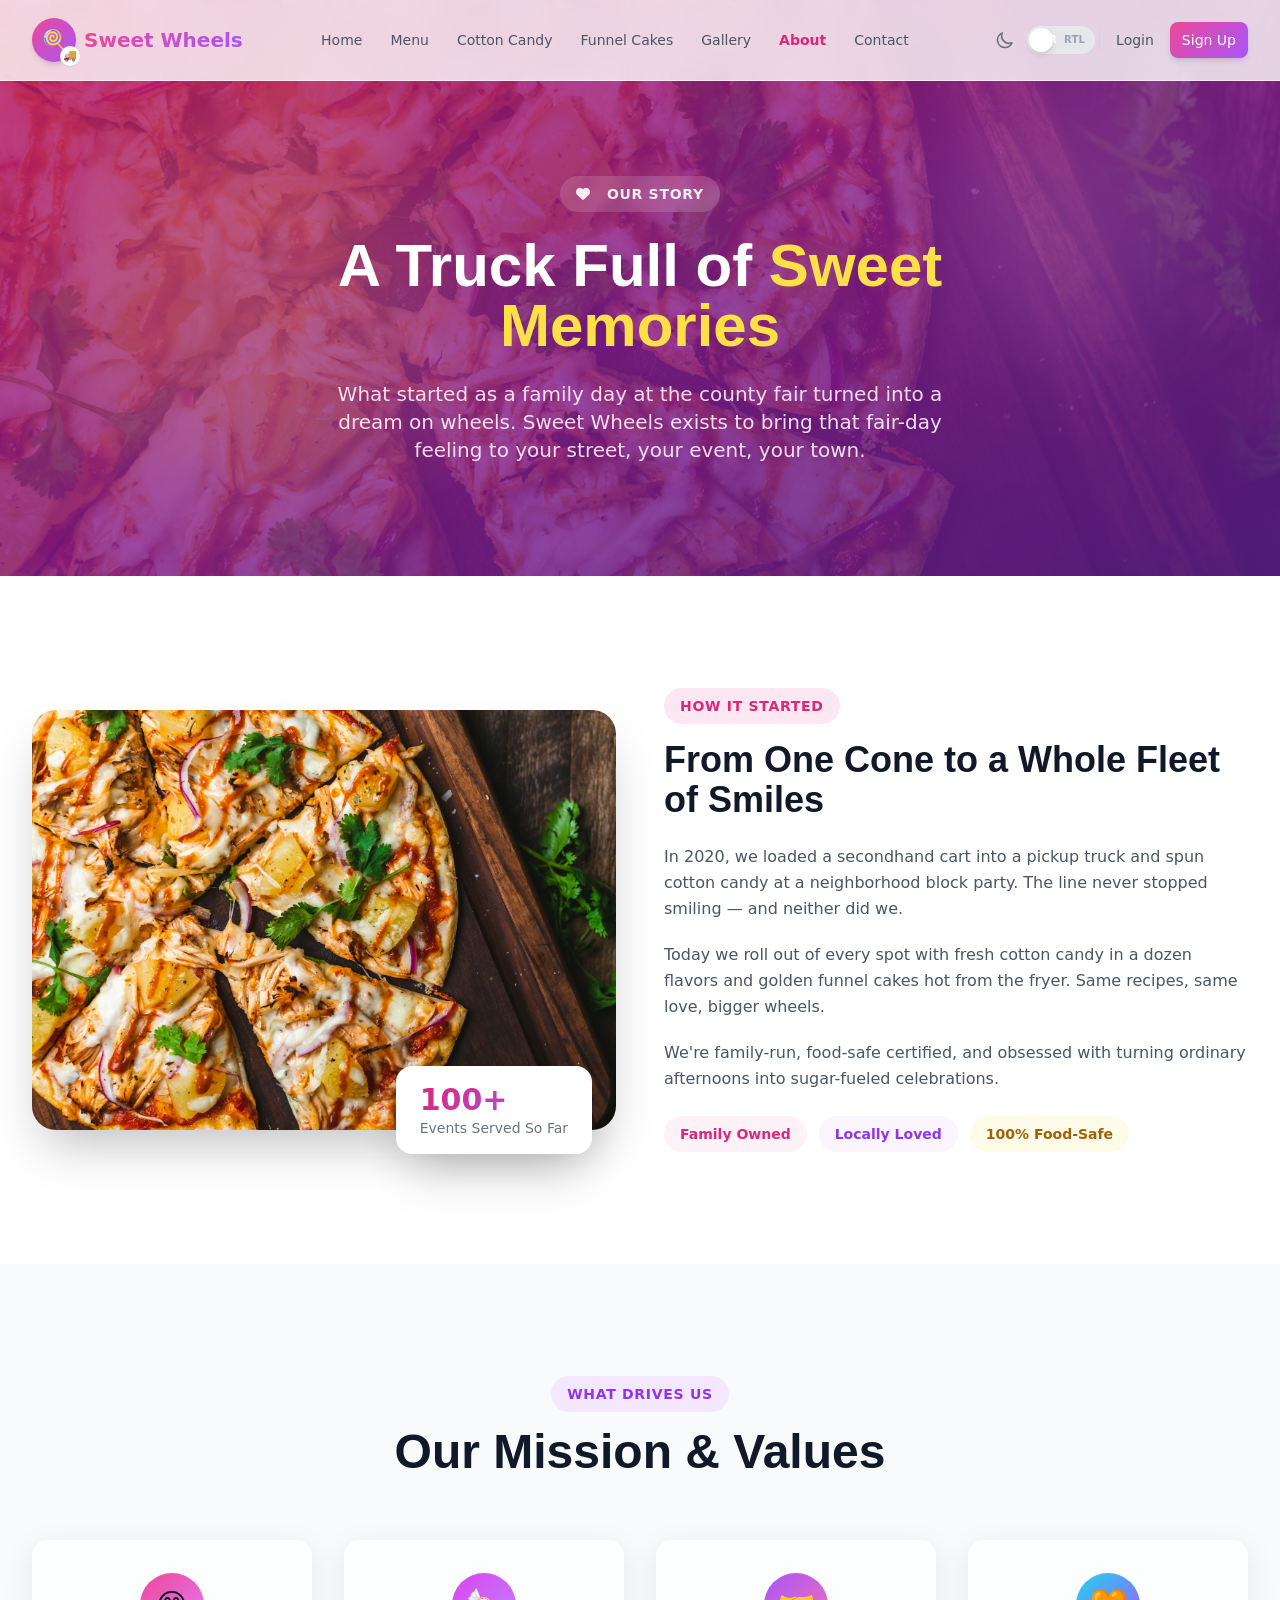
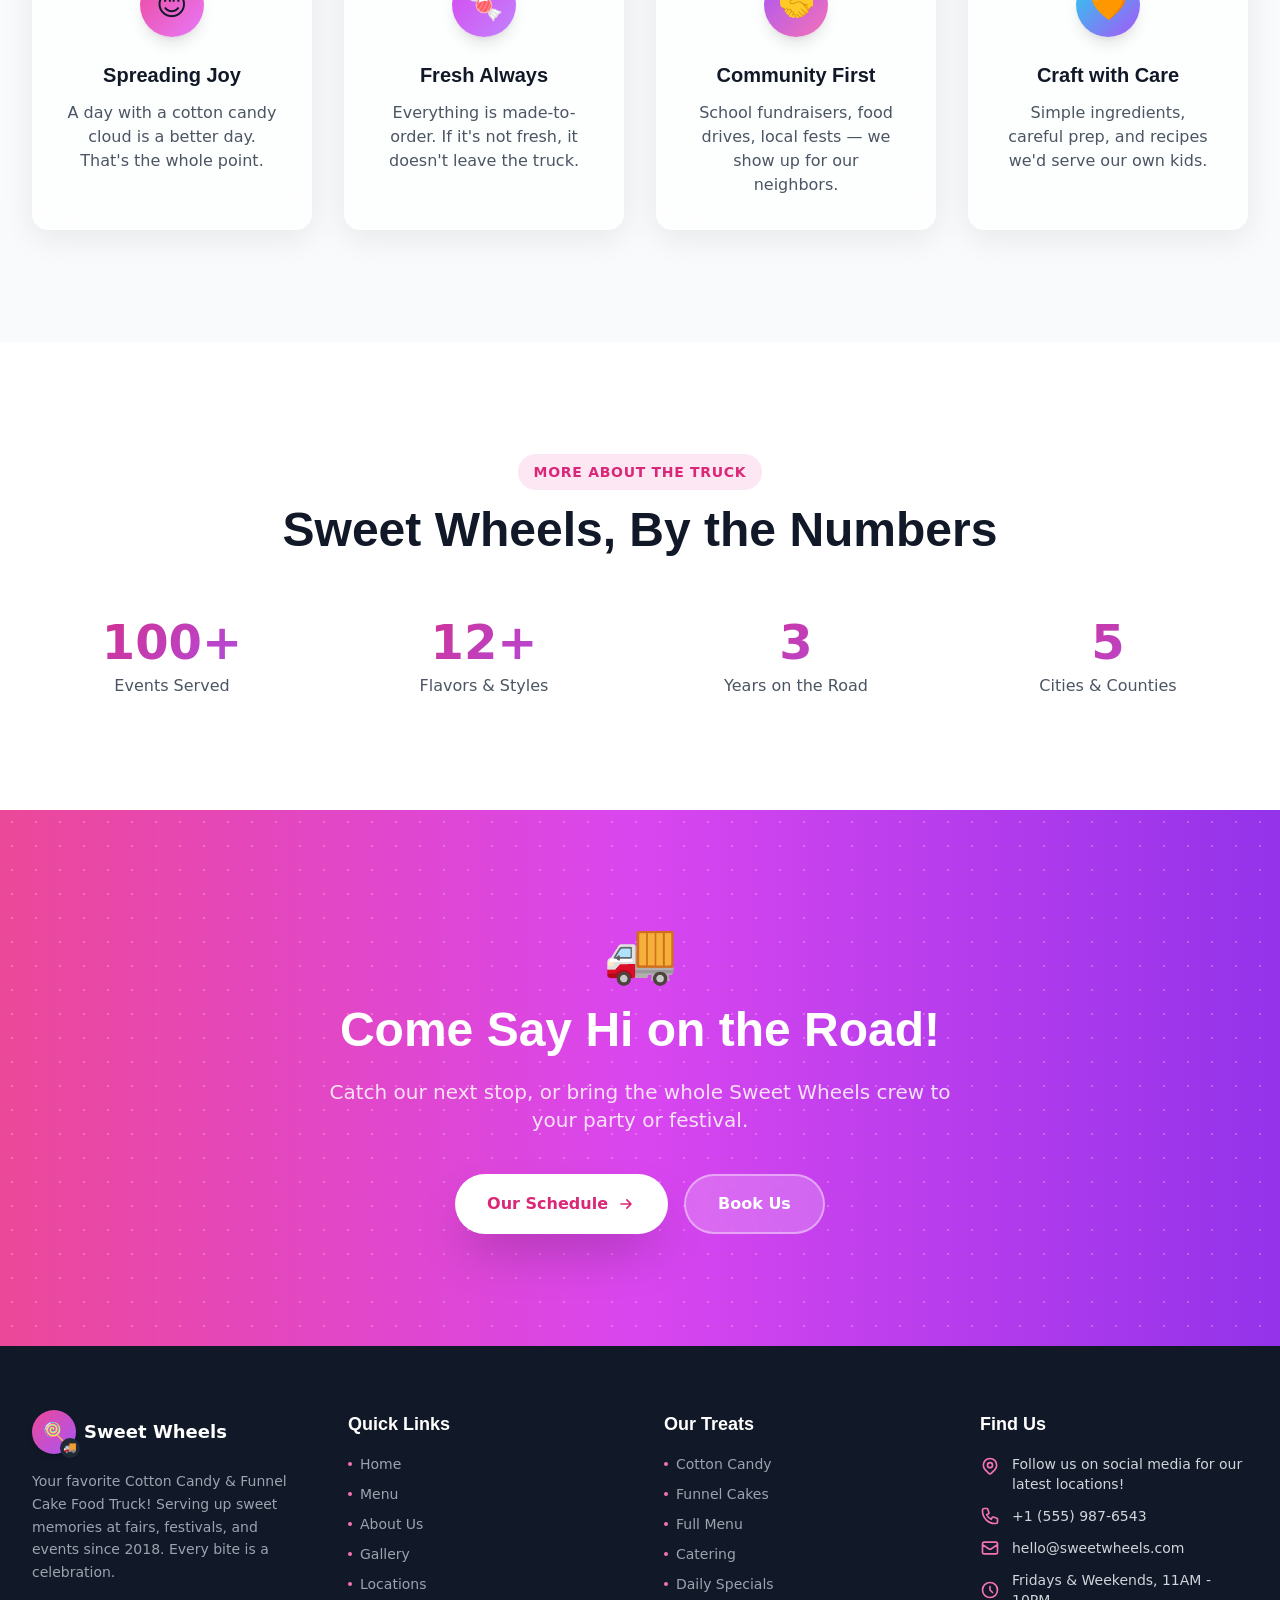
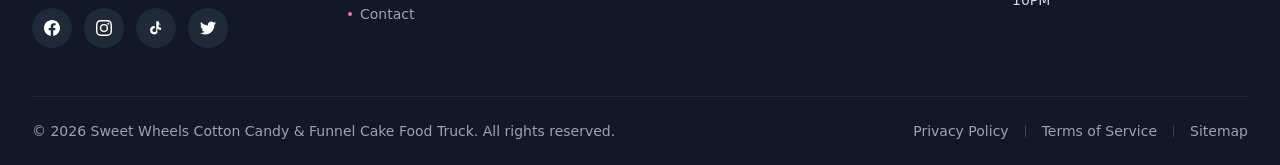
==== about.html @ d05bf1b0 "first commit" ====
﻿<!DOCTYPE html>
<html lang="en">
<head>
  <meta charset="UTF-8">
  <meta name="viewport" content="width=device-width, initial-scale=1.0">
  <title>About Us | Sweet Wheels Food Truck</title>
  <link rel="icon" type="image/png" href="data:image/svg+xml,<svg xmlns=%22http://www.w3.org/2000/svg%22 viewBox=%220 0 100 100%22><text y=%22.9em%22 font-size=%2290%22>%F0%9F%8D%AD</text></svg>">
  <meta name="description" content="The story behind Sweet Wheels — a family-run cotton candy and funnel cake food truck with a passion for bringing carnival sweetness to every corner.">
  <meta name="keywords" content="about us, food truck story, cotton candy food truck, family owned food truck">
  <link rel="canonical" href="https://sweetwheels.com/about.html">
  <script>
    if (localStorage.getItem('darkMode') === 'true') {
      document.documentElement.classList.add('dark');
    }
  </script>
  <script src="tailwindcss.js"></script>
  <script>
    tailwind.config = { darkMode: 'class' };
  </script>
  <link rel="stylesheet" href="assets/fontawesome/css/all.min.css">
  <link href="https://unpkg.com/aos@2.3.1/dist/aos.css" rel="stylesheet">
  <link rel="stylesheet" href="css/styles.css">
  <link rel="stylesheet" href="assets/css/google-fonts.css">
</head>
<body class="bg-pink-50 dark:bg-gray-900 text-gray-900 dark:text-gray-100 font-sans">

  <div id="navbar"></div>

  <!-- Hero -->
  <section class="relative min-h-[60vh] flex items-center overflow-hidden pt-16 bg-cover bg-center" style="background-image:url('assets/images/hero-foodtruck.jpg');">
    <div class="absolute inset-0 bg-gradient-to-br from-pink-700/85 via-fuchsia-800/80 to-purple-900/85 dark:from-pink-950/90 dark:via-fuchsia-950/85 dark:to-purple-950/90"></div>
    <div class="absolute inset-0 bg-grid opacity-20"></div>
    <div class="absolute top-16 right-16 w-72 h-72 bg-white/10 rounded-full blur-3xl candy-float"></div>
    <div class="absolute bottom-20 left-16 w-96 h-96 bg-yellow-300/15 rounded-full blur-3xl candy-float" style="animation-delay:2s;"></div>
    <div class="relative max-w-4xl mx-auto px-4 sm:px-6 lg:px-8 py-20 md:py-28 text-center" data-aos="fade-up">
      <span class="inline-flex items-center gap-2 px-4 py-2 bg-white/15 backdrop-blur-sm rounded-full text-white/90 text-sm font-bold uppercase tracking-wider mb-6"><i class="fas fa-heart mr-2 rtl:ml-2 rtl:mr-0"></i>Our Story</span>
      <h1 class="text-4xl sm:text-5xl md:text-6xl font-bold text-white leading-tight mb-6">
        A Truck Full of <span class="text-yellow-300">Sweet Memories</span>
      </h1>
      <p class="text-lg sm:text-xl text-pink-50/90 max-w-2xl mx-auto leading-relaxed">
        What started as a family day at the county fair turned into a dream on wheels. Sweet Wheels exists to bring that fair-day feeling to your street, your event, your town.
      </p>
    </div>
  </section>

  <!-- Story -->
  <section class="py-20 lg:py-28 bg-white dark:bg-gray-800/50">
    <div class="max-w-7xl mx-auto px-4 sm:px-6 lg:px-8">
      <div class="grid lg:grid-cols-2 gap-12 items-center">
        <div class="relative" data-aos="fade-right">
          <div class="rounded-3xl overflow-hidden shadow-2xl h-[420px]">
            <img src="assets/images/hero-foodtruck.jpg" alt="Sweet Wheels pink food truck on the go" class="w-full h-full object-cover">
          </div>
          <div class="absolute -bottom-6 right-6 rtl:left-6 rtl:right-auto bg-white dark:bg-gray-800 rounded-2xl px-6 py-4 shadow-2xl">
            <div class="text-3xl font-bold gradient-text">100+</div>
            <div class="text-sm text-gray-500 dark:text-gray-400">Events Served So Far</div>
          </div>
        </div>
        <div data-aos="fade-left">
          <span class="inline-block px-4 py-2 bg-pink-100 dark:bg-pink-900/40 text-pink-600 dark:text-pink-300 rounded-full text-sm font-bold uppercase tracking-wider mb-4">How It Started</span>
          <h2 class="text-3xl sm:text-4xl font-bold text-gray-900 dark:text-white mb-6">From One Cone to a Whole Fleet of Smiles</h2>
          <div class="space-y-5 text-gray-600 dark:text-gray-400 leading-relaxed">
            <p>In 2020, we loaded a secondhand cart into a pickup truck and spun cotton candy at a neighborhood block party. The line never stopped smiling — and neither did we.</p>
            <p>Today we roll out of every spot with fresh cotton candy in a dozen flavors and golden funnel cakes hot from the fryer. Same recipes, same love, bigger wheels.</p>
            <p>We're family-run, food-safe certified, and obsessed with turning ordinary afternoons into sugar-fueled celebrations.</p>
          </div>
          <div class="flex flex-wrap gap-3 mt-6">
            <span class="px-4 py-2 bg-pink-50 dark:bg-pink-900/30 rounded-full text-sm font-semibold text-pink-600 dark:text-pink-300">Family Owned</span>
            <span class="px-4 py-2 bg-purple-50 dark:bg-purple-900/30 rounded-full text-sm font-semibold text-purple-600 dark:text-purple-300">Locally Loved</span>
            <span class="px-4 py-2 bg-yellow-50 dark:bg-yellow-900/30 rounded-full text-sm font-semibold text-yellow-700 dark:text-yellow-300">100% Food-Safe</span>
          </div>
        </div>
      </div>
    </div>
  </section>

  <!-- Mission -->
  <section class="py-20 lg:py-28 bg-gray-50 dark:bg-gray-900">
    <div class="max-w-7xl mx-auto px-4 sm:px-6 lg:px-8">
      <div class="text-center max-w-3xl mx-auto mb-16" data-aos="fade-up">
        <span class="inline-block px-4 py-2 bg-purple-100 dark:bg-purple-900/40 text-purple-600 dark:text-purple-300 rounded-full text-sm font-bold uppercase tracking-wider mb-4">What Drives Us</span>
        <h2 class="text-3xl sm:text-4xl lg:text-5xl font-bold text-gray-900 dark:text-white mb-6">Our Mission &amp; Values</h2>
      </div>
      <div class="grid sm:grid-cols-2 lg:grid-cols-4 gap-8">
        <div class="glass-card rounded-2xl p-8 text-center card-hover" data-aos="fade-up" data-aos-delay="100">
          <div class="w-16 h-16 bg-gradient-to-br from-pink-500 to-fuchsia-400 rounded-full flex items-center justify-center mx-auto mb-6 shadow-lg"><span class="text-3xl" aria-hidden="true">😊</span></div>
          <h3 class="text-xl font-bold text-gray-900 dark:text-white mb-3">Spreading Joy</h3>
          <p class="text-gray-600 dark:text-gray-400">A day with a cotton candy cloud is a better day. That's the whole point.</p>
        </div>
        <div class="glass-card rounded-2xl p-8 text-center card-hover" data-aos="fade-up" data-aos-delay="200">
          <div class="w-16 h-16 bg-gradient-to-br from-fuchsia-500 to-purple-400 rounded-full flex items-center justify-center mx-auto mb-6 shadow-lg"><span class="text-3xl" aria-hidden="true">🍬</span></div>
          <h3 class="text-xl font-bold text-gray-900 dark:text-white mb-3">Fresh Always</h3>
          <p class="text-gray-600 dark:text-gray-400">Everything is made-to-order. If it's not fresh, it doesn't leave the truck.</p>
        </div>
        <div class="glass-card rounded-2xl p-8 text-center card-hover" data-aos="fade-up" data-aos-delay="300">
          <div class="w-16 h-16 bg-gradient-to-br from-purple-500 to-pink-400 rounded-full flex items-center justify-center mx-auto mb-6 shadow-lg"><span class="text-3xl" aria-hidden="true">🤝</span></div>
          <h3 class="text-xl font-bold text-gray-900 dark:text-white mb-3">Community First</h3>
          <p class="text-gray-600 dark:text-gray-400">School fundraisers, food drives, local fests — we show up for our neighbors.</p>
        </div>
        <div class="glass-card rounded-2xl p-8 text-center card-hover" data-aos="fade-up" data-aos-delay="400">
          <div class="w-16 h-16 bg-gradient-to-br from-cyan-400 to-purple-500 rounded-full flex items-center justify-center mx-auto mb-6 shadow-lg"><span class="text-3xl" aria-hidden="true">🧡</span></div>
          <h3 class="text-xl font-bold text-gray-900 dark:text-white mb-3">Craft with Care</h3>
          <p class="text-gray-600 dark:text-gray-400">Simple ingredients, careful prep, and recipes we'd serve our own kids.</p>
        </div>
      </div>
    </div>
  </section>

  <!-- Truck facts -->
  <section class="py-20 lg:py-28 bg-white dark:bg-gray-800/50">
    <div class="max-w-7xl mx-auto px-4 sm:px-6 lg:px-8">
      <div class="text-center max-w-3xl mx-auto mb-16" data-aos="fade-up">
        <span class="inline-block px-4 py-2 bg-pink-100 dark:bg-pink-900/40 text-pink-600 dark:text-pink-300 rounded-full text-sm font-bold uppercase tracking-wider mb-4">More About the Truck</span>
        <h2 class="text-3xl sm:text-4xl lg:text-5xl font-bold text-gray-900 dark:text-white mb-6">Sweet Wheels, By the Numbers</h2>
      </div>
      <div class="grid grid-cols-2 lg:grid-cols-4 gap-8" data-aos="fade-up">
        <div class="text-center">
          <div class="text-5xl font-bold gradient-text mb-2">100+</div>
          <div class="text-gray-600 dark:text-gray-400 font-medium">Events Served</div>
        </div>
        <div class="text-center">
          <div class="text-5xl font-bold gradient-text mb-2">12+</div>
          <div class="text-gray-600 dark:text-gray-400 font-medium">Flavors &amp; Styles</div>
        </div>
        <div class="text-center">
          <div class="text-5xl font-bold gradient-text mb-2">3</div>
          <div class="text-gray-600 dark:text-gray-400 font-medium">Years on the Road</div>
        </div>
        <div class="text-center">
          <div class="text-5xl font-bold gradient-text mb-2">5</div>
          <div class="text-gray-600 dark:text-gray-400 font-medium">Cities &amp; Counties</div>
        </div>
      </div>
    </div>
  </section>

  <!-- CTA -->
  <section class="py-20 lg:py-28 relative overflow-hidden">
    <div class="absolute inset-0 bg-gradient-to-r from-pink-500 via-fuchsia-500 to-purple-600"></div>
    <div class="absolute inset-0 bg-dots opacity-30"></div>
    <div class="relative max-w-4xl mx-auto px-4 sm:px-6 lg:px-8 text-center" data-aos="fade-up">
      <span class="text-6xl mb-6 block candy-float" aria-hidden="true">🚚</span>
      <h2 class="text-3xl sm:text-4xl lg:text-5xl font-bold text-white mb-6">Come Say Hi on the Road!</h2>
      <p class="text-xl text-pink-50/90 mb-10 max-w-2xl mx-auto">Catch our next stop, or bring the whole Sweet Wheels crew to your party or festival.</p>
      <div class="flex flex-wrap justify-center gap-4">
        <a href="locations.html" class="inline-flex items-center px-8 py-4 bg-white text-pink-600 font-bold rounded-full shadow-2xl hover:-translate-y-1 transition-all duration-300">
          Our Schedule
          <svg class="w-5 h-5 ml-2 rtl:mr-2 rtl:ml-0" fill="none" stroke="currentColor" viewBox="0 0 24 24"><path stroke-linecap="round" stroke-linejoin="round" stroke-width="2" d="M13 7l5 5m0 0l-5 5m5-5H6"/></svg>
        </a>
        <a href="contact.html" class="inline-flex items-center px-8 py-4 bg-white/20 backdrop-blur-sm text-white border-2 border-white/40 font-bold rounded-full hover:bg-white/30 transition-all duration-300">Book Us</a>
      </div>
    </div>
  </section>

  <div id="footer"></div>

  <script src="https://unpkg.com/aos@2.3.1/dist/aos.js"></script>
  <script>AOS.init();</script>
  <script src="js/darkmode.js" defer></script>
  <script src="js/navbar.js" defer></script>
  <script src="js/footer.js" defer></script>
  <script src="js/main.js" defer></script>
</body>
</html>
---- css/styles.css ----
﻿/* Cotton Candy & Funnel Cake Food Truck - Custom Styles */
:root {
  --brand-pink-50: #FDF2F8;
  --brand-pink-100: #FCE7F3;
  --brand-pink-200: #FBCFE8;
  --brand-pink-300: #F9A8D4;
  --brand-pink-400: #F472B6;
  --brand-pink-500: #EC4899;
  --brand-pink-600: #DB2777;
  --brand-pink-700: #BE185D;
  --brand-pink-800: #9D174D;
  --brand-pink-900: #831843;
  --brand-purple-50: #FAF5FF;
  --brand-purple-100: #F3E8FF;
  --brand-purple-200: #E9D5FF;
  --brand-purple-300: #D8B4FE;
  --brand-purple-400: #C084FC;
  --brand-purple-500: #A855F7;
  --brand-purple-600: #9333EA;
  --brand-purple-700: #7E22CE;
  --brand-purple-800: #6B21A8;
  --brand-purple-900: #581C87;
  --brand-cyan-400: #22D3EE;
  --brand-cyan-500: #06B6D4;
  --brand-yellow-400: #FACC15;
  --brand-yellow-500: #EAB308;
}

/* Base */
* {
  margin: 0;
  padding: 0;
  box-sizing: border-box;
}

html {
  scroll-behavior: smooth;
  scroll-padding-top: 80px;
  overflow-x: hidden;
  width: 100%;
}

body {
  font-family: 'Inter', sans-serif;
  overflow-x: hidden;
  width: 100%;
  transition: background-color 0.3s ease, color 0.3s ease;
}

h1, h2, h3, h4, h5, h6 {
  font-family: 'Plus Jakarta Sans', sans-serif;
}

/* Custom Scrollbar */
::-webkit-scrollbar {
  width: 8px;
}

::-webkit-scrollbar-track {
  background: #FDF2F8;
}

.dark ::-webkit-scrollbar-track {
  background: #1e293b;
}

::-webkit-scrollbar-thumb {
  background: linear-gradient(to bottom, var(--brand-pink-500), var(--brand-purple-400));
  border-radius: 4px;
}

::-webkit-scrollbar-thumb:hover {
  background: linear-gradient(to bottom, var(--brand-pink-600), var(--brand-purple-500));
}

/* Glassmorphism base */
.glass {
  background: rgba(255, 255, 255, 0.15);
  backdrop-filter: blur(12px);
  -webkit-backdrop-filter: blur(12px);
  border: 1px solid rgba(255, 255, 255, 0.2);
}

.dark .glass {
  background: rgba(15, 23, 42, 0.4);
  border: 1px solid rgba(255, 255, 255, 0.08);
}

/* Glass card */
.glass-card {
  background: rgba(255, 255, 255, 0.7);
  backdrop-filter: blur(16px);
  -webkit-backdrop-filter: blur(16px);
  border: 1px solid rgba(255, 255, 255, 0.3);
  box-shadow: 0 8px 32px rgba(0, 0, 0, 0.08);
}

.dark .glass-card {
  background: rgba(30, 41, 59, 0.6);
  border: 1px solid rgba(255, 255, 255, 0.06);
  box-shadow: 0 8px 32px rgba(0, 0, 0, 0.3);
}

/* Gradient text */
.gradient-text {
  background: linear-gradient(135deg, var(--brand-pink-600), var(--brand-purple-500));
  -webkit-background-clip: text;
  -webkit-text-fill-color: transparent;
  background-clip: text;
}

.dark .gradient-text {
  background: linear-gradient(135deg, var(--brand-pink-400), var(--brand-purple-400));
  -webkit-background-clip: text;
  -webkit-text-fill-color: transparent;
  background-clip: text;
}

/* Gradient backgrounds */
.gradient-primary {
  background: linear-gradient(135deg, var(--brand-pink-500), var(--brand-purple-500));
}

.gradient-primary-dark {
  background: linear-gradient(135deg, var(--brand-pink-700), var(--brand-purple-600));
}

/* Hero overlay */
.hero-overlay {
  background: linear-gradient(135deg, rgba(236, 72, 153, 0.9), rgba(168, 85, 247, 0.85));
}

.dark .hero-overlay {
  background: linear-gradient(135deg, rgba(219, 39, 119, 0.92), rgba(126, 34, 206, 0.88));
}

/* Card hover effects */
.card-hover {
  transition: all 0.3s ease;
}

.card-hover:hover {
  transform: translateY(-4px);
  box-shadow: 0 20px 40px rgba(236, 72, 153, 0.15);
}

.dark .card-hover:hover {
  box-shadow: 0 20px 40px rgba(0, 0, 0, 0.4);
}

/* Button animations */
.btn-primary {
  background: linear-gradient(135deg, var(--brand-pink-500), var(--brand-purple-500));
  transition: all 0.3s ease;
  position: relative;
  overflow: hidden;
}

.btn-primary::before {
  content: '';
  position: absolute;
  top: 0;
  left: -100%;
  width: 100%;
  height: 100%;
  background: linear-gradient(90deg, transparent, rgba(255,255,255,0.2), transparent);
  transition: left 0.5s ease;
}

.btn-primary:hover::before {
  left: 100%;
}

.btn-primary:hover {
  transform: translateY(-2px);
  box-shadow: 0 10px 30px rgba(236, 72, 153, 0.4);
}

/* Password strength meter */
.strength-bar {
  height: 4px;
  border-radius: 2px;
  transition: all 0.3s ease;
}

.strength-weak { background: #ef4444; width: 25%; }
.strength-fair { background: var(--brand-pink-400); width: 50%; }
.strength-good { background: var(--brand-purple-500); width: 75%; }
.strength-strong { background: #10b981; width: 100%; }

/* Testimonial slider */
.testimonial-slider {
  scroll-behavior: smooth;
  scrollbar-width: none;
  -ms-overflow-style: none;
}

.testimonial-slider::-webkit-scrollbar {
  display: none;
}

/* Pulse animation */
.pulse-slow {
  animation: pulse 3s infinite;
}

@keyframes pulse {
  0%, 100% { opacity: 1; }
  50% { opacity: 0.6; }
}

/* Floating animation */
.floating {
  animation: floating 3s ease-in-out infinite;
}

@keyframes floating {
  0%, 100% { transform: translateY(0px); }
  50% { transform: translateY(-10px); }
}

/* Candy float animation */
@keyframes candyFloat {
  0%, 100% { transform: translateY(0) rotate(0deg); }
  25% { transform: translateY(-15px) rotate(5deg); }
  50% { transform: translateY(-5px) rotate(-3deg); }
  75% { transform: translateY(-20px) rotate(3deg); }
}

.candy-float {
  animation: candyFloat 6s ease-in-out infinite;
}

/* Sparkle animation */
@keyframes sparkle {
  0%, 100% { opacity: 0; transform: scale(0) rotate(0deg); }
  50% { opacity: 1; transform: scale(1) rotate(180deg); }
}

/* Marquee animation */
@keyframes marquee {
  0% { transform: translateX(0); }
  100% { transform: translateX(-50%); }
}

.animate-marquee {
  display: inline-flex;
  animation: marquee 25s linear infinite;
}

@media (prefers-reduced-motion: reduce) {
  .animate-marquee,
  .candy-float,
  .floating {
    animation: none;
  }
}

/* RTL Support */
[dir="rtl"] .rtl\:space-x-reverse {
  --tw-space-x-reverse: 1;
}

[dir="rtl"] .lg\:ml-auto {
  margin-left: 0;
  margin-right: auto;
}

[dir="rtl"] .rtl\:mr-auto {
  margin-right: auto;
}

[dir="rtl"] .rtl\:ml-0 {
  margin-left: 0;
}

[dir="rtl"] .custom-checkbox:checked::after {
  left: auto;
  right: 5px;
}

[dir="rtl"] .btn-primary::before {
  left: auto;
  right: -100%;
}

[dir="rtl"] .btn-primary:hover::before {
  left: auto;
  right: 100%;
}

/* Loading spinner */
.spinner {
  border: 3px solid rgba(255, 255, 255, 0.3);
  border-top-color: #fff;
  border-radius: 50%;
  width: 24px;
  height: 24px;
  animation: spin 0.8s linear infinite;
}

@keyframes spin {
  to { transform: rotate(360deg); }
}

/* Mobile menu animation */
#mobileMenu {
  transition: max-height 0.4s ease-in-out, opacity 0.3s ease;
}

/* Grid pattern background */
.bg-grid {
  background-image: 
    linear-gradient(rgba(236, 72, 153, 0.05) 1px, transparent 1px),
    linear-gradient(90deg, rgba(236, 72, 153, 0.05) 1px, transparent 1px);
  background-size: 40px 40px;
}

.dark .bg-grid {
  background-image: 
    linear-gradient(rgba(168, 85, 247, 0.08) 1px, transparent 1px),
    linear-gradient(90deg, rgba(168, 85, 247, 0.08) 1px, transparent 1px);
}

/* Video hero */
.video-hero {
  position: relative;
  overflow: hidden;
}

.video-hero video {
  position: absolute;
  top: 50%;
  left: 50%;
  min-width: 100%;
  min-height: 100%;
  width: auto;
  height: auto;
  transform: translate(-50%, -50%);
  object-fit: cover;
}

/* Map container */
.map-container {
  width: 100%;
  height: 400px;
  border-radius: 16px;
  overflow: hidden;
}

.map-container iframe {
  width: 100%;
  height: 100%;
  border: 0;
}

/* Form input styling */
.form-input {
  transition: all 0.3s ease;
}

.form-input:focus {
  outline: none;
  border-color: var(--brand-pink-500);
  box-shadow: 0 0 0 3px rgba(236, 72, 153, 0.15);
}

.dark .form-input:focus {
  box-shadow: 0 0 0 3px rgba(236, 72, 153, 0.25);
}

/* Stats counter */
.stat-number {
  font-feature-settings: "tnum";
}

/* Avatar */
.avatar {
  border: 3px solid transparent;
  background: linear-gradient(135deg, var(--brand-pink-500), var(--brand-purple-400)) border-box;
  -webkit-mask: linear-gradient(#fff 0 0) padding-box, linear-gradient(#fff 0 0);
  mask: linear-gradient(#fff 0 0) padding-box, linear-gradient(#fff 0 0);
  -webkit-mask-composite: xor;
  mask-composite: exclude;
}

/* Custom checkbox */
.custom-checkbox {
  appearance: none;
  width: 18px;
  height: 18px;
  border: 2px solid #cbd5e1;
  border-radius: 4px;
  cursor: pointer;
  transition: all 0.2s ease;
  position: relative;
}

.custom-checkbox:checked {
  background: var(--brand-pink-500);
  border-color: var(--brand-pink-500);
}

.dark .custom-checkbox {
  border-color: #334155;
}

.custom-checkbox:checked::after {
  content: '';
  position: absolute;
  top: 2px;
  left: 5px;
  width: 5px;
  height: 9px;
  border: solid white;
  border-width: 0 2px 2px 0;
  transform: rotate(45deg);
}

/* Tab buttons */
.tab-btn.active {
  background: linear-gradient(135deg, var(--brand-pink-500), var(--brand-purple-500));
  color: white;
}

/* FAQ */
.faq-content {
  transition: max-height 0.3s ease-in-out, padding 0.3s ease;
}

/* Decorative dots pattern */
.bg-dots {
  background-image: radial-gradient(circle, var(--brand-pink-200) 1px, transparent 1px);
  background-size: 24px 24px;
}

.dark .bg-dots {
  background-image: radial-gradient(circle, rgba(168, 85, 247, 0.15) 1px, transparent 1px);
}

/* Menu card shine effect */
.menu-card-shine {
  position: relative;
  overflow: hidden;
}

.menu-card-shine::after {
  content: '';
  position: absolute;
  top: -50%;
  left: -50%;
  width: 200%;
  height: 200%;
  background: linear-gradient(45deg, transparent 30%, rgba(255,255,255,0.1) 50%, transparent 70%);
  transform: rotate(45deg) translateX(-100%);
  transition: transform 0.6s ease;
}

.menu-card-shine:hover::after {
  transform: rotate(45deg) translateX(100%);
}

/* Dark mode transitions */
*, *::before, *::after {
  transition-property: background-color, border-color, color;
  transition-duration: 200ms;
  transition-timing-function: ease;
}

/* Media max-width protection */
img, video, iframe, embed, object {
  max-width: 100%;
  height: auto;
}

/* Focus styles */
*:focus-visible {
  outline: 2px solid var(--brand-pink-500);
  outline-offset: 2px;
  border-radius: 4px;
}

/* Print styles */
@media print {
  nav, footer, .no-print {
    display: none !important;
  }
}

/* Responsive typography */
@media (max-width: 640px) {
  html { font-size: 14px; }
}

@media (min-width: 641px) and (max-width: 1024px) {
  html { font-size: 15px; }
}

@media (min-width: 1025px) {
  html { font-size: 16px; }
}
---- assets/css/google-fonts.css ----
﻿
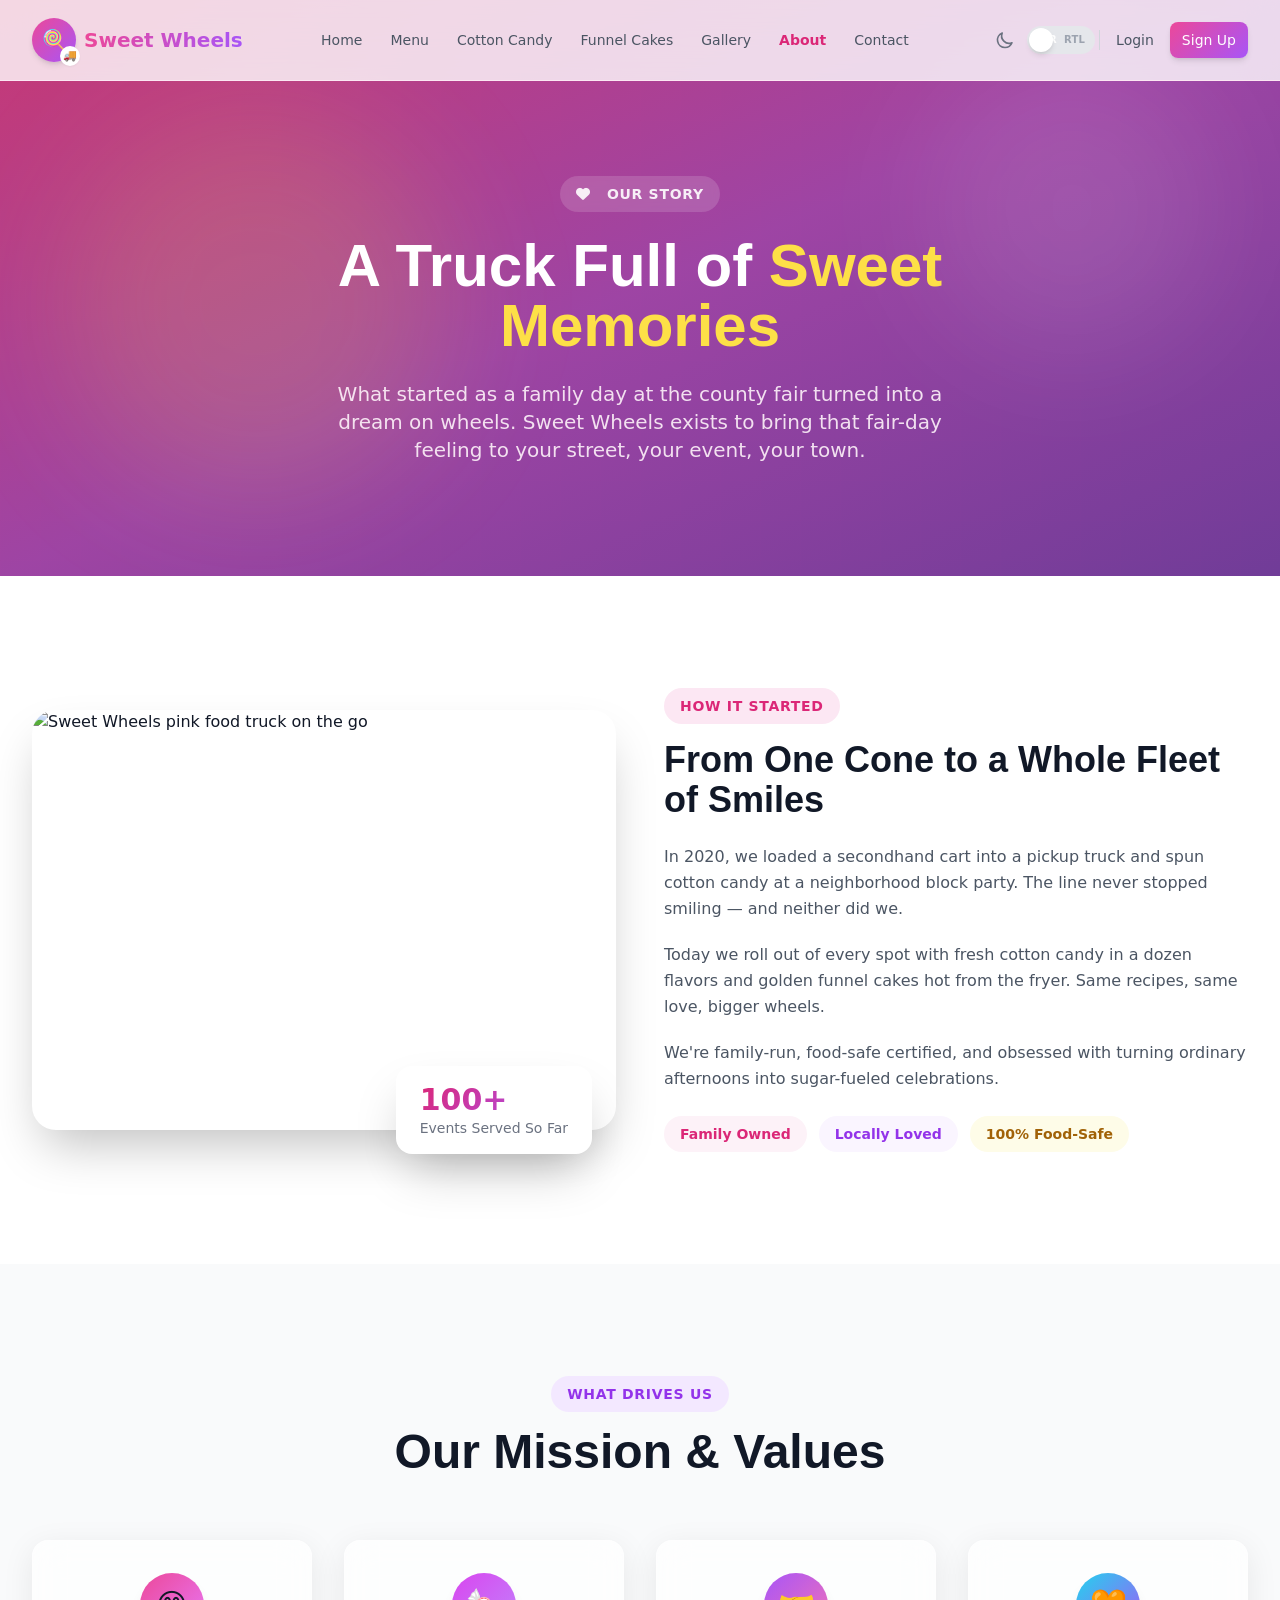
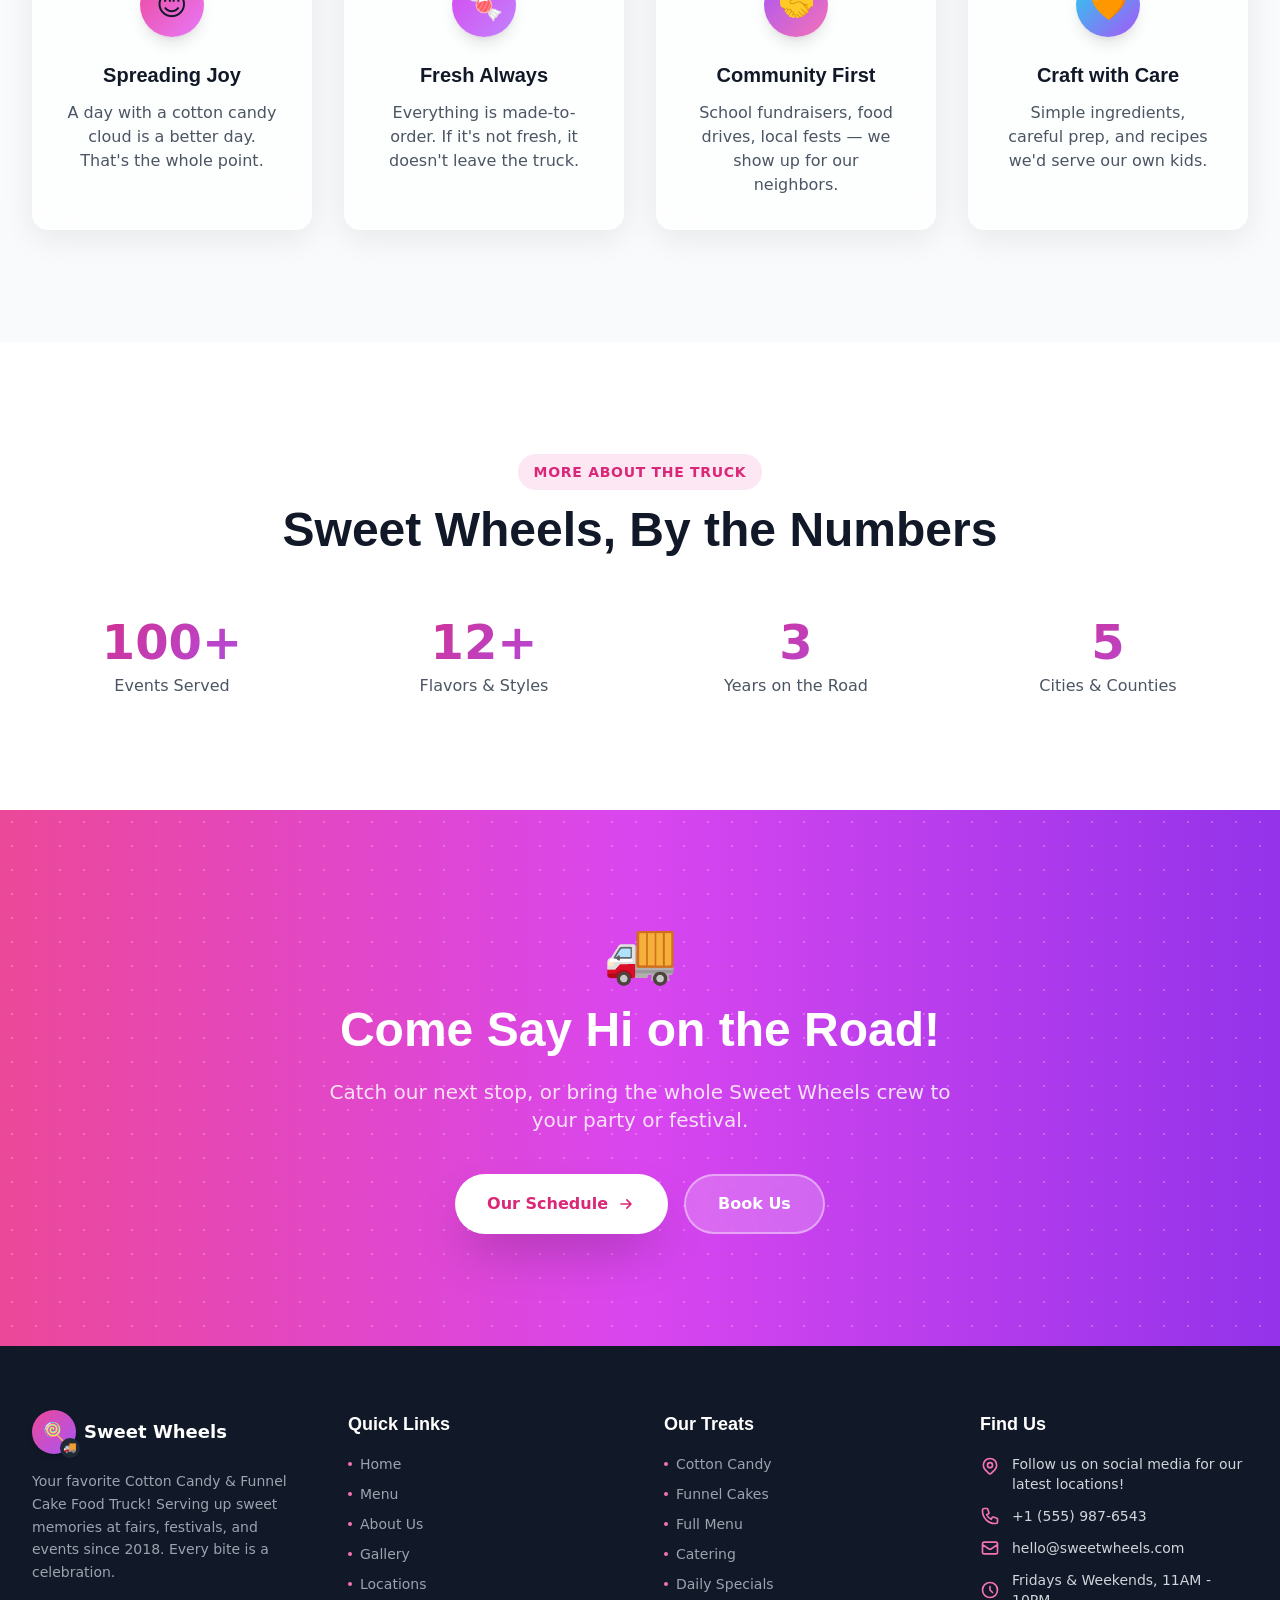
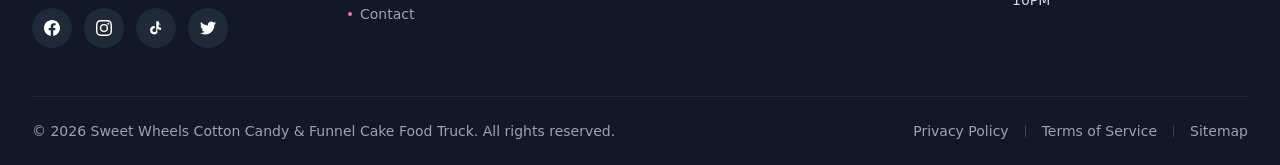
==== commit 04894c23: "first commit" ====
--- a/about.html
+++ b/about.html
@@ -27,7 +27,7 @@
   <div id="navbar"></div>
 
   <!-- Hero -->
-  <section class="relative min-h-[60vh] flex items-center overflow-hidden pt-16 bg-cover bg-center" style="background-image:url('assets/images/hero-foodtruck.jpg');">
+  <section class="relative min-h-[60vh] flex items-center overflow-hidden pt-16 bg-cover bg-center" style="background-image:url('https://images.stockcake.com/public/2/8/c/28cb9431-a980-48e0-b2c7-be72f9b588db_large/sweet-festival-indulgence-stockcake.jpg');">
     <div class="absolute inset-0 bg-gradient-to-br from-pink-700/85 via-fuchsia-800/80 to-purple-900/85 dark:from-pink-950/90 dark:via-fuchsia-950/85 dark:to-purple-950/90"></div>
     <div class="absolute inset-0 bg-grid opacity-20"></div>
     <div class="absolute top-16 right-16 w-72 h-72 bg-white/10 rounded-full blur-3xl candy-float"></div>
@@ -49,7 +49,7 @@
       <div class="grid lg:grid-cols-2 gap-12 items-center">
         <div class="relative" data-aos="fade-right">
           <div class="rounded-3xl overflow-hidden shadow-2xl h-[420px]">
-            <img src="assets/images/hero-foodtruck.jpg" alt="Sweet Wheels pink food truck on the go" class="w-full h-full object-cover">
+            <img src="https://tanyarecipes.com/wp-content/uploads/2024/10/funnle-cake.webp" alt="Sweet Wheels pink food truck on the go" class="w-full h-full object-cover">
           </div>
           <div class="absolute -bottom-6 right-6 rtl:left-6 rtl:right-auto bg-white dark:bg-gray-800 rounded-2xl px-6 py-4 shadow-2xl">
             <div class="text-3xl font-bold gradient-text">100+</div>
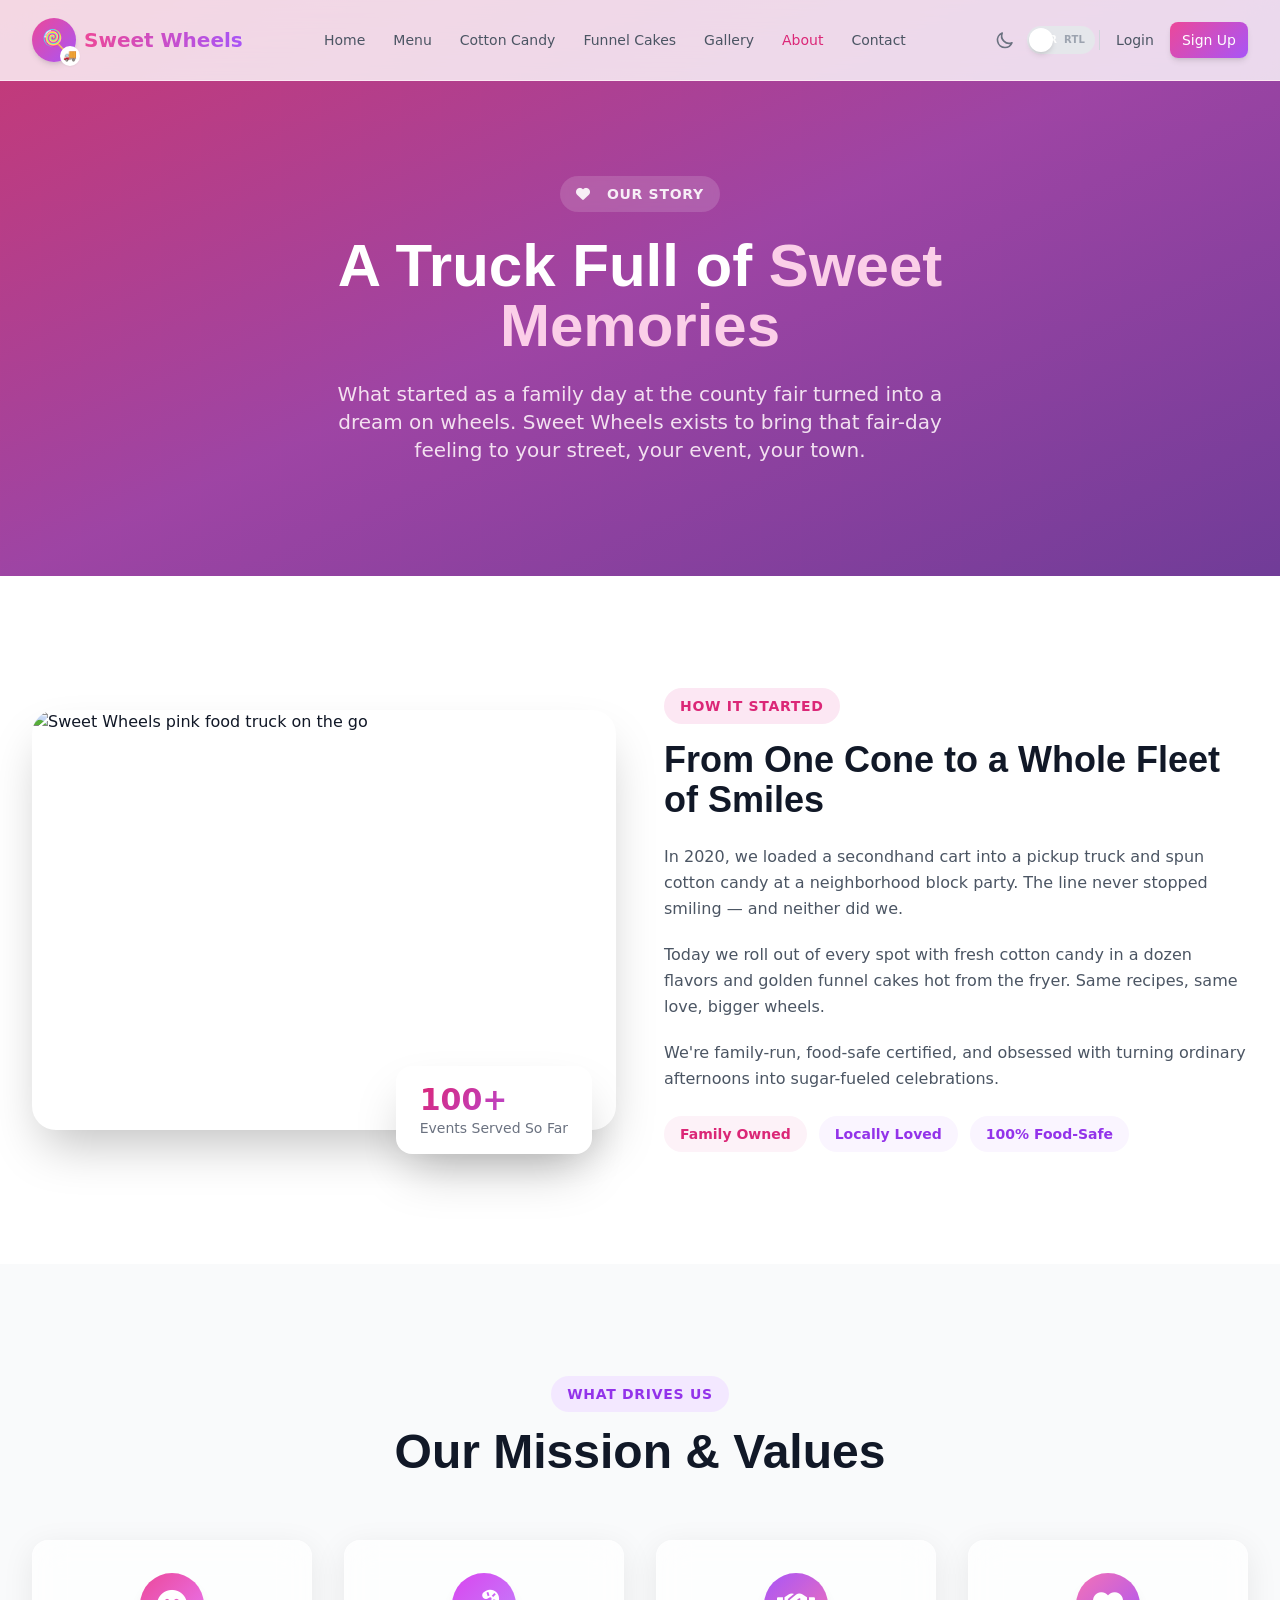
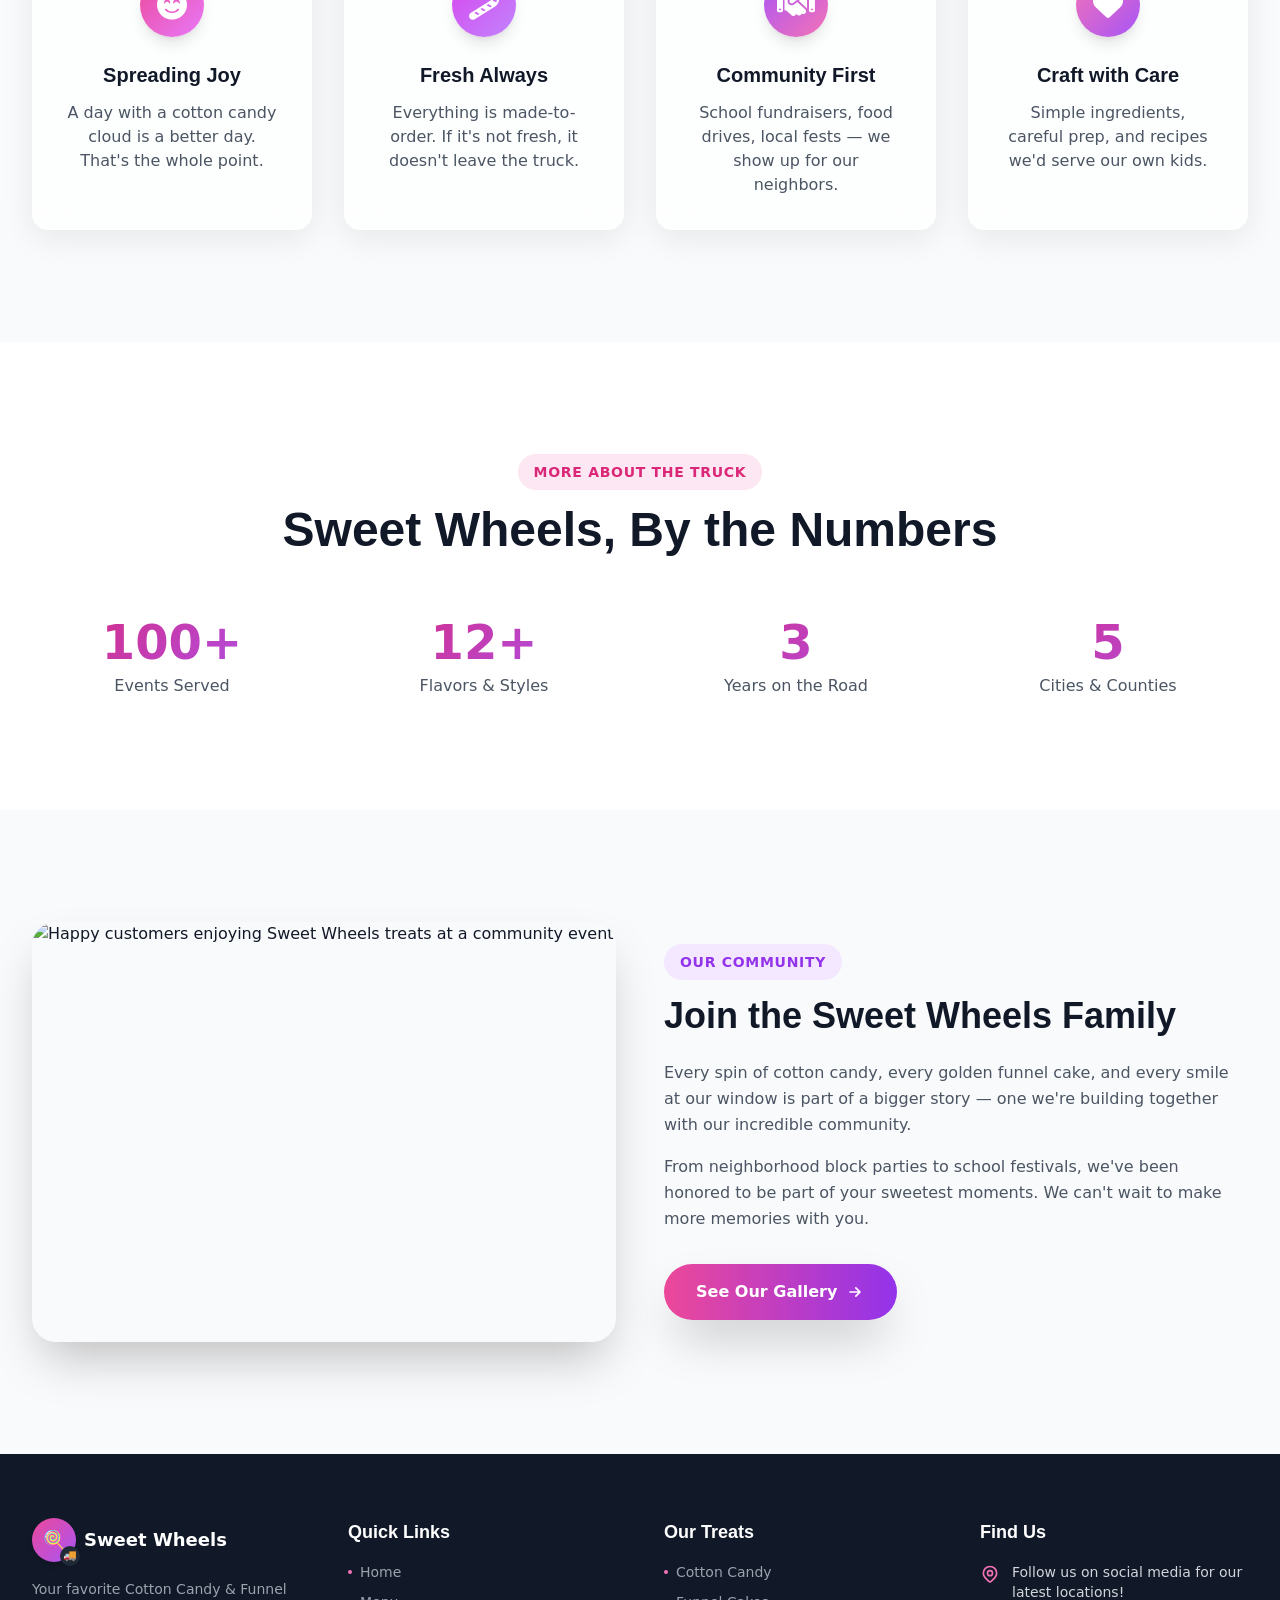
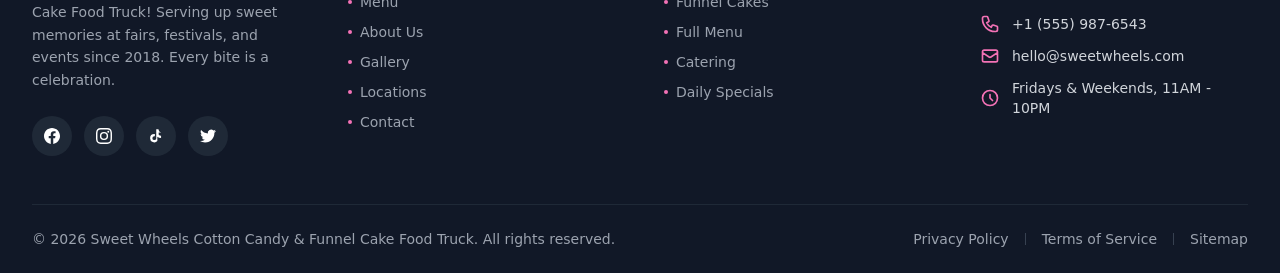
==== commit 4a45f391: "first commit" ====
--- a/about.html
+++ b/about.html
@@ -27,15 +27,13 @@
   <div id="navbar"></div>
 
   <!-- Hero -->
-  <section class="relative min-h-[60vh] flex items-center overflow-hidden pt-16 bg-cover bg-center" style="background-image:url('https://images.stockcake.com/public/2/8/c/28cb9431-a980-48e0-b2c7-be72f9b588db_large/sweet-festival-indulgence-stockcake.jpg');">
+  <section class="relative min-h-[60vh] flex items-center overflow-hidden pt-16 bg-cover bg-center" style="background-image:url('https://bestfoodtrucks.mo.cloudinary.net/https://bft-production.storage.googleapis.com/resources/trucks/9220/images/original/-.jpg?1724701650&tx=f_auto');">
     <div class="absolute inset-0 bg-gradient-to-br from-pink-700/85 via-fuchsia-800/80 to-purple-900/85 dark:from-pink-950/90 dark:via-fuchsia-950/85 dark:to-purple-950/90"></div>
     <div class="absolute inset-0 bg-grid opacity-20"></div>
-    <div class="absolute top-16 right-16 w-72 h-72 bg-white/10 rounded-full blur-3xl candy-float"></div>
-    <div class="absolute bottom-20 left-16 w-96 h-96 bg-yellow-300/15 rounded-full blur-3xl candy-float" style="animation-delay:2s;"></div>
     <div class="relative max-w-4xl mx-auto px-4 sm:px-6 lg:px-8 py-20 md:py-28 text-center" data-aos="fade-up">
       <span class="inline-flex items-center gap-2 px-4 py-2 bg-white/15 backdrop-blur-sm rounded-full text-white/90 text-sm font-bold uppercase tracking-wider mb-6"><i class="fas fa-heart mr-2 rtl:ml-2 rtl:mr-0"></i>Our Story</span>
       <h1 class="text-4xl sm:text-5xl md:text-6xl font-bold text-white leading-tight mb-6">
-        A Truck Full of <span class="text-yellow-300">Sweet Memories</span>
+        A Truck Full of <span class="text-pink-200">Sweet Memories</span>
       </h1>
       <p class="text-lg sm:text-xl text-pink-50/90 max-w-2xl mx-auto leading-relaxed">
         What started as a family day at the county fair turned into a dream on wheels. Sweet Wheels exists to bring that fair-day feeling to your street, your event, your town.
@@ -49,7 +47,7 @@
       <div class="grid lg:grid-cols-2 gap-12 items-center">
         <div class="relative" data-aos="fade-right">
           <div class="rounded-3xl overflow-hidden shadow-2xl h-[420px]">
-            <img src="https://tanyarecipes.com/wp-content/uploads/2024/10/funnle-cake.webp" alt="Sweet Wheels pink food truck on the go" class="w-full h-full object-cover">
+            <img src="https://s7d2.scene7.com/is/image/TWCNews/CandyZooTruck_manhattan_ny1_rogerclark_091723" alt="Sweet Wheels pink food truck on the go" class="w-full h-full object-cover">
           </div>
           <div class="absolute -bottom-6 right-6 rtl:left-6 rtl:right-auto bg-white dark:bg-gray-800 rounded-2xl px-6 py-4 shadow-2xl">
             <div class="text-3xl font-bold gradient-text">100+</div>
@@ -67,7 +65,7 @@
           <div class="flex flex-wrap gap-3 mt-6">
             <span class="px-4 py-2 bg-pink-50 dark:bg-pink-900/30 rounded-full text-sm font-semibold text-pink-600 dark:text-pink-300">Family Owned</span>
             <span class="px-4 py-2 bg-purple-50 dark:bg-purple-900/30 rounded-full text-sm font-semibold text-purple-600 dark:text-purple-300">Locally Loved</span>
-            <span class="px-4 py-2 bg-yellow-50 dark:bg-yellow-900/30 rounded-full text-sm font-semibold text-yellow-700 dark:text-yellow-300">100% Food-Safe</span>
+            <span class="px-4 py-2 bg-purple-50 dark:bg-purple-900/30 rounded-full text-sm font-semibold text-purple-600 dark:text-purple-300">100% Food-Safe</span>
           </div>
         </div>
       </div>
@@ -83,22 +81,22 @@
       </div>
       <div class="grid sm:grid-cols-2 lg:grid-cols-4 gap-8">
         <div class="glass-card rounded-2xl p-8 text-center card-hover" data-aos="fade-up" data-aos-delay="100">
-          <div class="w-16 h-16 bg-gradient-to-br from-pink-500 to-fuchsia-400 rounded-full flex items-center justify-center mx-auto mb-6 shadow-lg"><span class="text-3xl" aria-hidden="true">😊</span></div>
+          <div class="w-16 h-16 bg-gradient-to-br from-pink-500 to-fuchsia-400 rounded-full flex items-center justify-center mx-auto mb-6 shadow-lg"><i class="fas fa-smile-beam text-3xl text-white"></i></div>
           <h3 class="text-xl font-bold text-gray-900 dark:text-white mb-3">Spreading Joy</h3>
           <p class="text-gray-600 dark:text-gray-400">A day with a cotton candy cloud is a better day. That's the whole point.</p>
         </div>
         <div class="glass-card rounded-2xl p-8 text-center card-hover" data-aos="fade-up" data-aos-delay="200">
-          <div class="w-16 h-16 bg-gradient-to-br from-fuchsia-500 to-purple-400 rounded-full flex items-center justify-center mx-auto mb-6 shadow-lg"><span class="text-3xl" aria-hidden="true">🍬</span></div>
+          <div class="w-16 h-16 bg-gradient-to-br from-fuchsia-500 to-purple-400 rounded-full flex items-center justify-center mx-auto mb-6 shadow-lg"><i class="fas fa-candy-cane text-3xl text-white"></i></div>
           <h3 class="text-xl font-bold text-gray-900 dark:text-white mb-3">Fresh Always</h3>
           <p class="text-gray-600 dark:text-gray-400">Everything is made-to-order. If it's not fresh, it doesn't leave the truck.</p>
         </div>
         <div class="glass-card rounded-2xl p-8 text-center card-hover" data-aos="fade-up" data-aos-delay="300">
-          <div class="w-16 h-16 bg-gradient-to-br from-purple-500 to-pink-400 rounded-full flex items-center justify-center mx-auto mb-6 shadow-lg"><span class="text-3xl" aria-hidden="true">🤝</span></div>
+          <div class="w-16 h-16 bg-gradient-to-br from-purple-500 to-pink-400 rounded-full flex items-center justify-center mx-auto mb-6 shadow-lg"><i class="fas fa-handshake text-3xl text-white"></i></div>
           <h3 class="text-xl font-bold text-gray-900 dark:text-white mb-3">Community First</h3>
           <p class="text-gray-600 dark:text-gray-400">School fundraisers, food drives, local fests — we show up for our neighbors.</p>
         </div>
         <div class="glass-card rounded-2xl p-8 text-center card-hover" data-aos="fade-up" data-aos-delay="400">
-          <div class="w-16 h-16 bg-gradient-to-br from-cyan-400 to-purple-500 rounded-full flex items-center justify-center mx-auto mb-6 shadow-lg"><span class="text-3xl" aria-hidden="true">🧡</span></div>
+          <div class="w-16 h-16 bg-gradient-to-br from-pink-400 to-purple-500 rounded-full flex items-center justify-center mx-auto mb-6 shadow-lg"><i class="fas fa-heart text-3xl text-white"></i></div>
           <h3 class="text-xl font-bold text-gray-900 dark:text-white mb-3">Craft with Care</h3>
           <p class="text-gray-600 dark:text-gray-400">Simple ingredients, careful prep, and recipes we'd serve our own kids.</p>
         </div>
@@ -134,20 +132,25 @@
     </div>
   </section>
 
-  <!-- CTA -->
-  <section class="py-20 lg:py-28 relative overflow-hidden">
-    <div class="absolute inset-0 bg-gradient-to-r from-pink-500 via-fuchsia-500 to-purple-600"></div>
-    <div class="absolute inset-0 bg-dots opacity-30"></div>
-    <div class="relative max-w-4xl mx-auto px-4 sm:px-6 lg:px-8 text-center" data-aos="fade-up">
-      <span class="text-6xl mb-6 block candy-float" aria-hidden="true">🚚</span>
-      <h2 class="text-3xl sm:text-4xl lg:text-5xl font-bold text-white mb-6">Come Say Hi on the Road!</h2>
-      <p class="text-xl text-pink-50/90 mb-10 max-w-2xl mx-auto">Catch our next stop, or bring the whole Sweet Wheels crew to your party or festival.</p>
-      <div class="flex flex-wrap justify-center gap-4">
-        <a href="locations.html" class="inline-flex items-center px-8 py-4 bg-white text-pink-600 font-bold rounded-full shadow-2xl hover:-translate-y-1 transition-all duration-300">
-          Our Schedule
-          <svg class="w-5 h-5 ml-2 rtl:mr-2 rtl:ml-0" fill="none" stroke="currentColor" viewBox="0 0 24 24"><path stroke-linecap="round" stroke-linejoin="round" stroke-width="2" d="M13 7l5 5m0 0l-5 5m5-5H6"/></svg>
-        </a>
-        <a href="contact.html" class="inline-flex items-center px-8 py-4 bg-white/20 backdrop-blur-sm text-white border-2 border-white/40 font-bold rounded-full hover:bg-white/30 transition-all duration-300">Book Us</a>
+  <!-- Sweet Wheels Experience -->
+  <section class="py-20 lg:py-28 bg-gray-50 dark:bg-gray-900">
+    <div class="max-w-7xl mx-auto px-4 sm:px-6 lg:px-8">
+      <div class="grid lg:grid-cols-2 gap-12 items-center">
+        <div data-aos="fade-right">
+          <div class="rounded-3xl overflow-hidden shadow-2xl h-[420px]">
+            <img src="https://www.zzallbetter.com/wp-content/uploads/2024/03/Cotton-Candy-Trailer.jpg" alt="Happy customers enjoying Sweet Wheels treats at a community event" class="w-full h-full object-cover">
+          </div>
+        </div>
+        <div data-aos="fade-left">
+          <span class="inline-block px-4 py-2 bg-purple-100 dark:bg-purple-900/40 text-purple-600 dark:text-purple-300 rounded-full text-sm font-bold uppercase tracking-wider mb-4">Our Community</span>
+          <h2 class="text-3xl sm:text-4xl font-bold text-gray-900 dark:text-white mb-6">Join the Sweet Wheels Family</h2>
+          <p class="text-gray-600 dark:text-gray-400 leading-relaxed mb-4">Every spin of cotton candy, every golden funnel cake, and every smile at our window is part of a bigger story — one we're building together with our incredible community.</p>
+          <p class="text-gray-600 dark:text-gray-400 leading-relaxed mb-8">From neighborhood block parties to school festivals, we've been honored to be part of your sweetest moments. We can't wait to make more memories with you.</p>
+          <a href="gallery.html" class="inline-flex items-center px-8 py-4 bg-gradient-to-r from-pink-500 to-purple-600 text-white font-bold rounded-full shadow-2xl hover:-translate-y-1 transition-all duration-300">
+            See Our Gallery
+            <svg class="w-5 h-5 ml-2 rtl:mr-2 rtl:ml-0" fill="none" stroke="currentColor" viewBox="0 0 24 24"><path stroke-linecap="round" stroke-linejoin="round" stroke-width="2" d="M13 7l5 5m0 0l-5 5m5-5H6"/></svg>
+          </a>
+        </div>
       </div>
     </div>
   </section>
@@ -161,4 +164,4 @@
   <script src="js/footer.js" defer></script>
   <script src="js/main.js" defer></script>
 </body>
-</html>+</html>
--- a/css/styles.css
+++ b/css/styles.css
@@ -20,10 +20,6 @@
   --brand-purple-700: #7E22CE;
   --brand-purple-800: #6B21A8;
   --brand-purple-900: #581C87;
-  --brand-cyan-400: #22D3EE;
-  --brand-cyan-500: #06B6D4;
-  --brand-yellow-400: #FACC15;
-  --brand-yellow-500: #EAB308;
 }
 
 /* Base */
